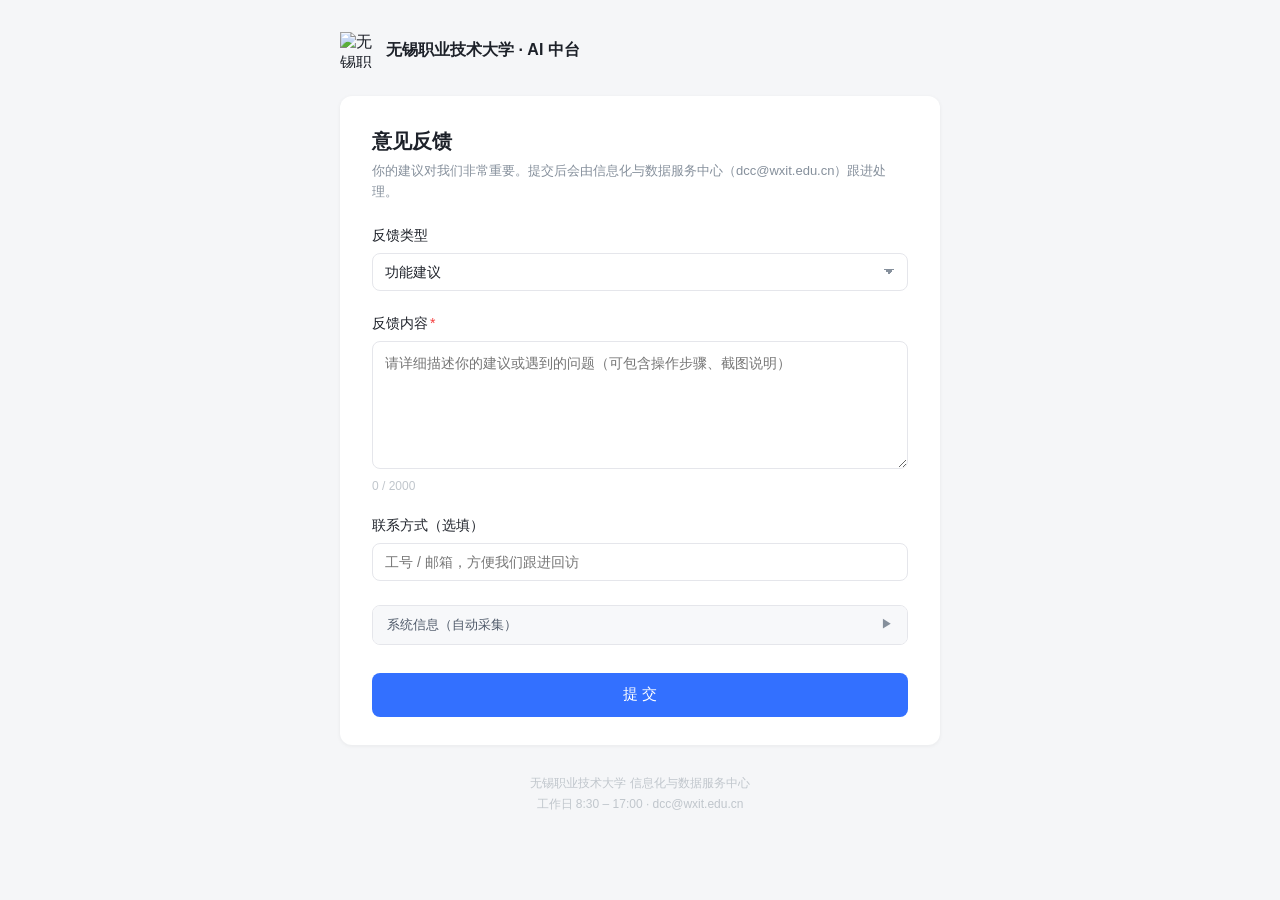
==== src/main/resources/static/feedback.html @ 21e37132 "feat(feedback): 意见反馈——sys_feedback表+匿名POST端点+/feedback页(仿飞书表单风格:类型/内容/联系/自动采集系统信息折叠区)+GET forward" ====
<!DOCTYPE html>
<html lang="zh-CN">
<head>
<meta charset="UTF-8" />
<meta name="viewport" content="width=device-width, initial-scale=1.0" />
<title>意见反馈 · 无锡职业技术大学</title>
<link rel="icon" type="image/png" sizes="64x64" href="/favicon.ico" />
<style>
:root {
  --ink: #1D2129; --t2: #4E5969; --t3: #86909C; --t4: #C0C6CC;
  --line: #E5E6EB; --brand: #3370FF; --brand-l1: #EAF0FF; --brand-d: #2558D8;
  --bg: #F5F6F8; --card: #FFFFFF; --ok: #00B42A; --danger: #F53F3F;
}
* { margin: 0; padding: 0; box-sizing: border-box; }
body { font-family: -apple-system, PingFang SC, Microsoft YaHei, sans-serif; background: var(--bg); color: var(--ink); min-height: 100vh; display: flex; flex-direction: column; align-items: center; }
.wrap { width: 100%; max-width: 640px; padding: 32px 20px 60px; }
.brandbar { display: flex; align-items: center; gap: 10px; margin-bottom: 28px; }
.brandbar img { width: 36px; height: 36px; object-fit: contain; }
.brandbar .t { font-size: 16px; font-weight: 600; }
.card { background: var(--card); border-radius: 12px; padding: 32px 32px 28px; box-shadow: 0 1px 4px rgba(29,33,41,.06); }
h1 { font-size: 20px; font-weight: 600; }
.sub { font-size: 13px; color: var(--t3); margin-top: 6px; line-height: 1.6; }
.fgroup { margin-top: 24px; }
.fgroup label { display: block; font-size: 14px; font-weight: 500; margin-bottom: 8px; }
.fgroup label .req { color: var(--danger); margin-left: 2px; }
select, textarea, input[type=text] { width: 100%; border: 1px solid var(--line); border-radius: 8px; padding: 10px 12px; font-size: 14px; color: var(--ink); background: #FFF; outline: none; transition: border-color .15s, box-shadow .15s; font-family: inherit; }
select:focus, textarea:focus, input[type=text]:focus { border-color: var(--brand); box-shadow: 0 0 0 2px rgba(51,112,255,.12); }
textarea { min-height: 128px; resize: vertical; line-height: 1.7; }
select { appearance: none; -webkit-appearance: none; background-image: linear-gradient(45deg, transparent 50%, var(--t3) 50%), linear-gradient(135deg, var(--t3) 50%, transparent 50%); background-position: calc(100% - 18px) 50%, calc(100% - 13px) 50%; background-size: 5px 5px, 5px 5px; background-repeat: no-repeat; padding-right: 34px; cursor: pointer; }
.hint { font-size: 12px; color: var(--t4); margin-top: 6px; }
.envbox { margin-top: 24px; border: 1px solid var(--line); border-radius: 8px; overflow: hidden; }
.envhead { display: flex; align-items: center; justify-content: space-between; padding: 10px 14px; background: #F7F8FA; cursor: pointer; user-select: none; }
.envhead .l { font-size: 13px; color: var(--t2); font-weight: 500; }
.envhead .arrow { font-size: 12px; color: var(--t3); transition: transform .2s; }
.envbox.open .envhead .arrow { transform: rotate(90deg); }
.envbody { display: none; padding: 12px 14px; }
.envbox.open .envbody { display: block; }
.envbody .kv { display: flex; font-size: 12.5px; line-height: 2; }
.envbody .k { width: 96px; color: var(--t3); flex-shrink: 0; }
.envbody .v { color: var(--t2); word-break: break-all; }
.submit { margin-top: 28px; width: 100%; height: 44px; background: var(--brand); color: #FFF; border: none; border-radius: 8px; font-size: 15px; font-weight: 500; cursor: pointer; transition: background .15s; }
.submit:hover { background: var(--brand-d); }
.submit:disabled { background: #A8C1FF; cursor: not-allowed; }
.done { display: none; text-align: center; padding: 48px 0 24px; }
.done .ic { width: 56px; height: 56px; border-radius: 50%; background: var(--ok); display: inline-flex; align-items: center; justify-content: center; margin-bottom: 16px; }
.done .ic svg { width: 28px; height: 28px; }
.done h2 { font-size: 18px; margin-bottom: 8px; }
.done p { font-size: 13px; color: var(--t3); }
.done .back { display: inline-block; margin-top: 22px; color: var(--brand); font-size: 14px; cursor: pointer; }
.err { display: none; margin-top: 16px; background: #FFECE8; border: 1px solid #FDACA5; color: #CB272D; font-size: 13px; border-radius: 8px; padding: 9px 14px; }
.foot { margin-top: 28px; text-align: center; font-size: 12px; color: var(--t4); line-height: 1.8; }
</style>
</head>
<body>
<div class="wrap">
  <div class="brandbar">
    <img src="/favicon.ico" alt="无锡职业技术大学校徽" />
    <div class="t">无锡职业技术大学 · AI 中台</div>
  </div>
  <div class="card" id="formCard">
    <h1>意见反馈</h1>
    <p class="sub">你的建议对我们非常重要。提交后会由信息化与数据服务中心（dcc@wxit.edu.cn）跟进处理。</p>
    <div class="err" id="err"></div>
    <div class="fgroup">
      <label>反馈类型</label>
      <select id="ftype">
        <option value="功能建议">功能建议</option>
        <option value="问题报告">问题报告</option>
        <option value="体验反馈">体验反馈</option>
        <option value="其他">其他</option>
      </select>
    </div>
    <div class="fgroup">
      <label>反馈内容<span class="req">*</span></label>
      <textarea id="content" placeholder="请详细描述你的建议或遇到的问题（可包含操作步骤、截图说明）"></textarea>
      <div class="hint" id="counter">0 / 2000</div>
    </div>
    <div class="fgroup">
      <label>联系方式（选填）</label>
      <input type="text" id="contact" placeholder="工号 / 邮箱，方便我们跟进回访" />
    </div>
    <div class="envbox" id="envbox">
      <div class="envhead" onclick="document.getElementById('envbox').classList.toggle('open')">
        <span class="l">系统信息（自动采集）</span>
        <span class="arrow">▶</span>
      </div>
      <div class="envbody">
        <div class="kv"><span class="k">反馈来源</span><span class="v" id="v-source">—</span></div>
        <div class="kv"><span class="k">客户端版本</span><span class="v" id="v-version">—</span></div>
        <div class="kv"><span class="k">设备信息</span><span class="v" id="v-device">—</span></div>
      </div>
    </div>
    <button class="submit" id="btn">提 交</button>
  </div>
  <div class="done" id="done">
    <div class="ic"><svg viewBox="0 0 24 24" fill="none" stroke="#fff" stroke-width="3" stroke-linecap="round" stroke-linejoin="round"><path d="M20 6 9 17l-5-5"/></svg></div>
    <h2>提交成功</h2>
    <p>感谢你的反馈，我们会尽快跟进处理</p>
    <span class="back" onclick="resetForm()">再写一条</span>
  </div>
  <div class="foot">无锡职业技术大学 信息化与数据服务中心<br />工作日 8:30 – 17:00 · dcc@wxit.edu.cn</div>
</div>
<script>
(function () {
  var q = new URLSearchParams(location.search);
  var source = q.get('source') || 'web';
  var version = q.get('prefill_harness_version') || q.get('version') || '';
  var ua = q.get('prefill_device_info') || navigator.userAgent;
  var screenRes = window.screen.width + 'x' + window.screen.height + ' @' + (window.devicePixelRatio || 1) + 'x';
  var deviceInfo = [ua, 'screen_resolution=' + screenRes].filter(Boolean).join('; ');
  document.getElementById('v-source').textContent = source;
  document.getElementById('v-version').textContent = version || '—';
  document.getElementById('v-device').textContent = deviceInfo;

  var content = document.getElementById('content');
  var counter = document.getElementById('counter');
  content.addEventListener('input', function () {
    if (content.value.length > 2000) content.value = content.value.slice(0, 2000);
    counter.textContent = content.value.length + ' / 2000';
  });

  document.getElementById('btn').addEventListener('click', function () {
    var err = document.getElementById('err');
    err.style.display = 'none';
    var text = content.value.trim();
    if (!text) {
      err.textContent = '请填写反馈内容';
      err.style.display = 'block';
      content.focus();
      return;
    }
    var btn = this;
    btn.disabled = true;
    btn.textContent = '提交中…';
    fetch('/agent-plaza/api/v1/feedback', {
      method: 'POST',
      headers: { 'Content-Type': 'application/json' },
      body: JSON.stringify({
        source: source,
        ftype: document.getElementById('ftype').value,
        content: text,
        contact: document.getElementById('contact').value.trim(),
        version: version,
        deviceInfo: deviceInfo
      })
    }).then(function (r) { return r.json(); }).then(function (j) {
      if (j.code === 200) {
        document.getElementById('formCard').style.display = 'none';
        document.getElementById('done').style.display = 'block';
      } else {
        throw new Error(j.message || '提交失败');
      }
    }).catch(function (e) {
      err.textContent = '提交失败：' + e.message + '，请稍后重试';
      err.style.display = 'block';
      btn.disabled = false;
      btn.textContent = '提 交';
    });
  });

  window.resetForm = function () {
    content.value = '';
    counter.textContent = '0 / 2000';
    document.getElementById('contact').value = '';
    document.getElementById('done').style.display = 'none';
    document.getElementById('formCard').style.display = 'block';
    document.getElementById('btn').disabled = false;
    document.getElementById('btn').textContent = '提 交';
  };
})();
</script>
</body>
</html>
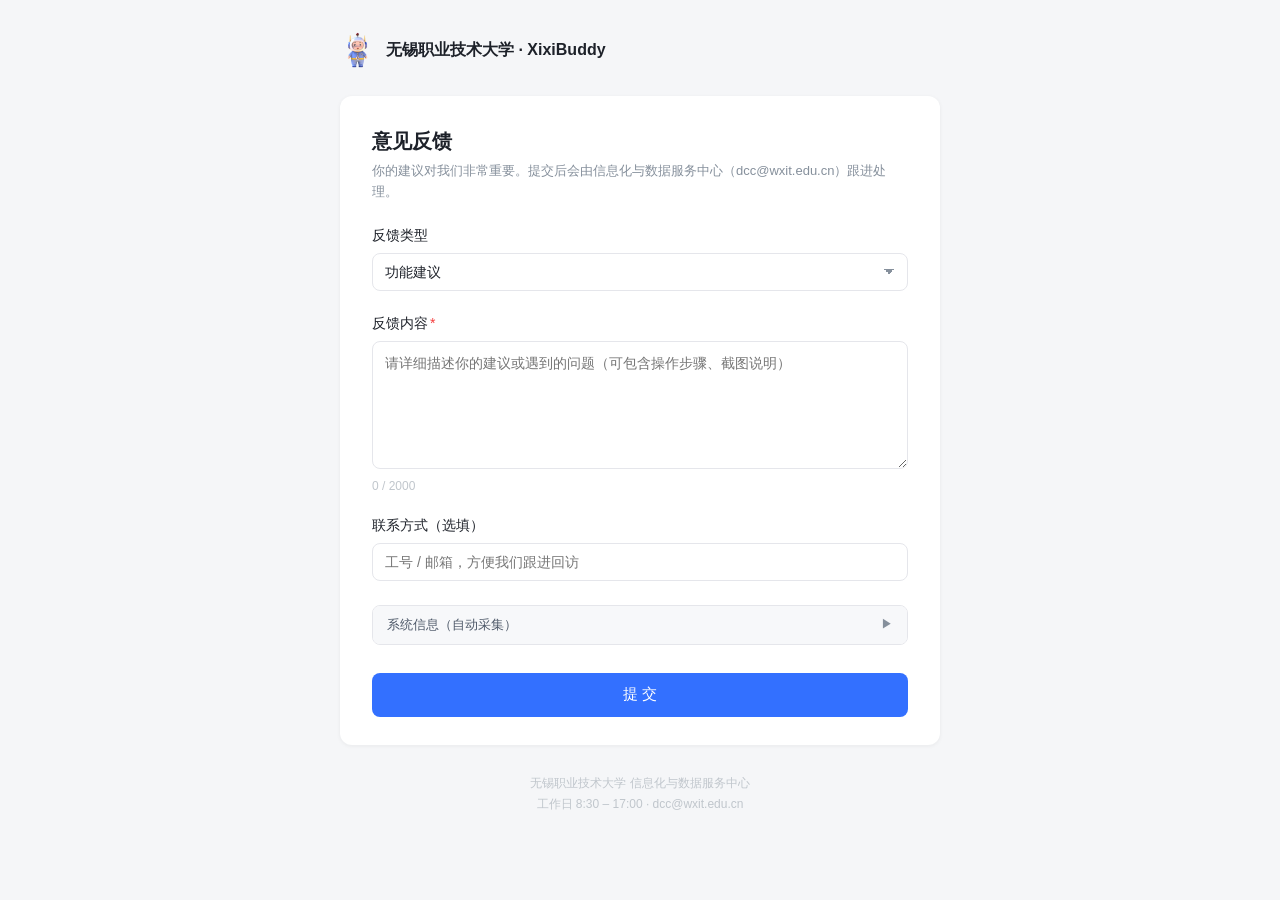
==== commit cd29b6b6: "feedback: brandbar 品牌改 XixiBuddy + logo 换锡锡全身像（/v2/ 同源 v2-xixi 降采样内嵌）" ====
--- a/src/main/resources/static/feedback.html
+++ b/src/main/resources/static/feedback.html
@@ -54,8 +54,8 @@
 <body>
 <div class="wrap">
   <div class="brandbar">
-    <img src="/favicon.ico" alt="无锡职业技术大学校徽" />
-    <div class="t">无锡职业技术大学 · AI 中台</div>
+    <img src="[data-uri]" alt="锡锡" />
+    <div class="t">无锡职业技术大学 · XixiBuddy</div>
   </div>
   <div class="card" id="formCard">
     <h1>意见反馈</h1>
@@ -103,7 +103,7 @@
 <script>
 (function () {
   var q = new URLSearchParams(location.search);
-  var source = q.get('source') || 'web';
+  var source = q.get('source') || q.get('prefill_source') || 'web';
   var version = q.get('prefill_harness_version') || q.get('version') || '';
   var ua = q.get('prefill_device_info') || navigator.userAgent;
   var screenRes = window.screen.width + 'x' + window.screen.height + ' @' + (window.devicePixelRatio || 1) + 'x';
